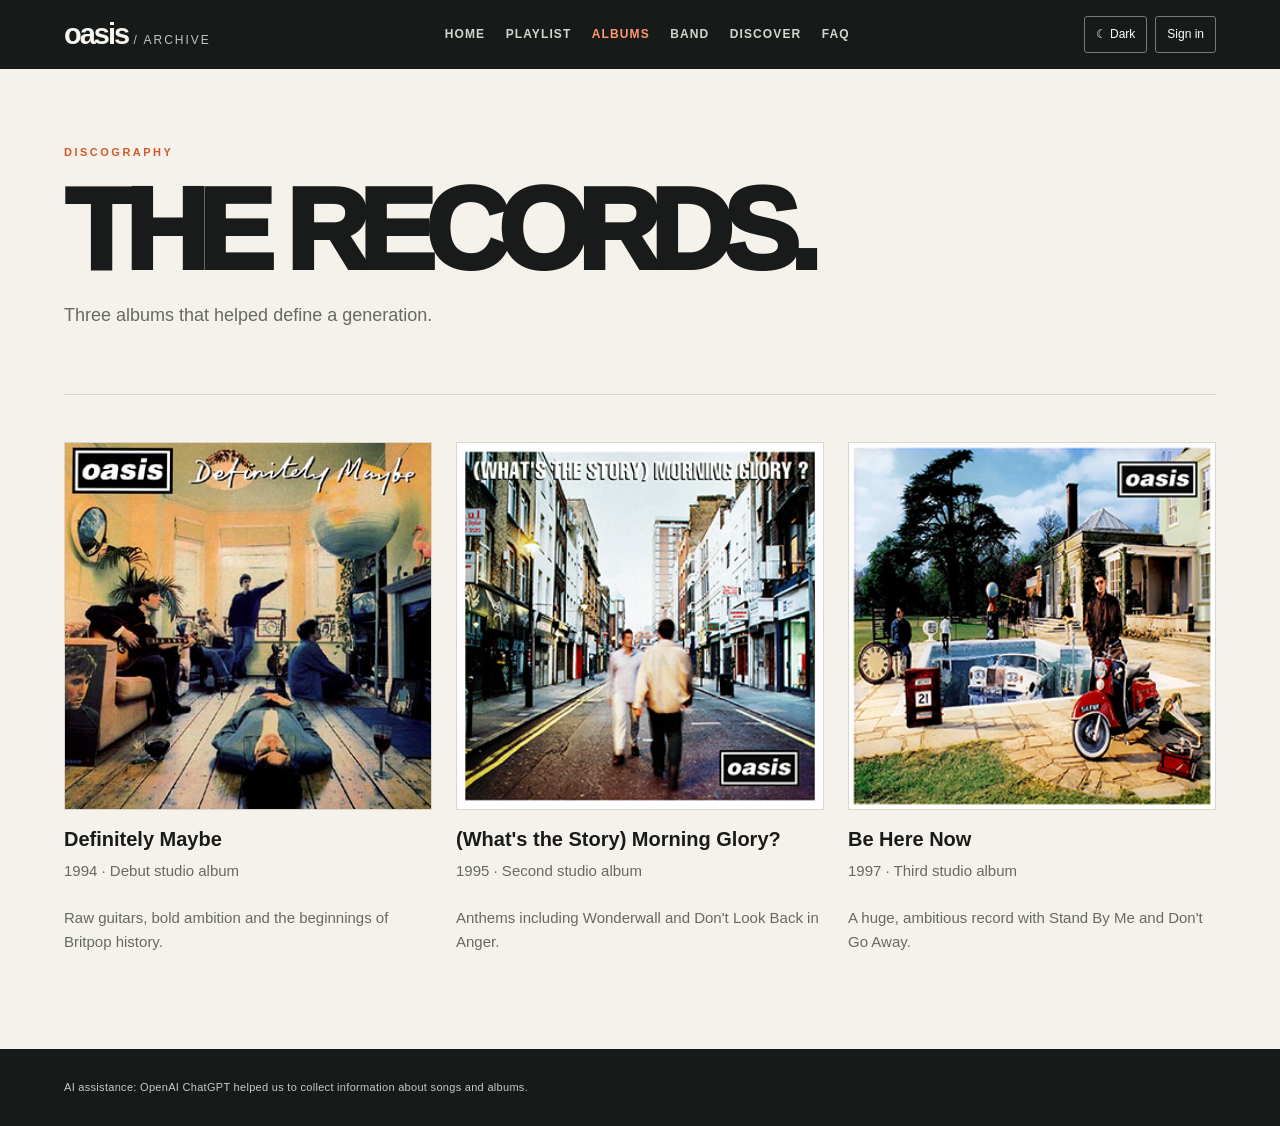
==== albums.html @ 0cdd808b "Add files via upload uploading important files" ====
<!doctype html>
<html lang="en">
  <head>
    <meta charset="UTF-8">
    <meta name="viewport" content="width=device-width,initial-scale=1">
    <meta name="description" content="Oasis music fan archive and interactive playlist">
    <title>Albums | Oasis Archive</title>
    <link rel="stylesheet" href="vendor/bootstrap-5.3.3.min.css">
    <link rel="stylesheet" href="style.css">
  </head>
  <body data-page="albums">
    <header class="site-header">
      <a class="brand" href="index.html">oasis<p> / archive</p></a>
      <nav aria-label="Main navigation">
        <a href="index.html" class="nav-link">Home</a>
        <a href="songs.html" class="nav-link">Playlist</a>
        <a href="albums.html" class="nav-link">Albums</a>
        <a href="artists.html" class="nav-link">Band</a>
        <a href="discover.html" class="nav-link">Discover</a>
        <a href="faq.html" class="nav-link">FAQ</a>
      </nav>
      <div class="header-actions">
        <button type="button" class="utility" id="theme-toggle">☾ Theme</button>
        <button type="button" class="utility" id="auth-toggle">Sign in</button>
      </div>
    </header>
    <main class="site-main">
      <div class="page-heading">
        <p class="eyebrow">DISCOGRAPHY</p>
        <h1>THE RECORDS.</h1>
        <p>Three albums that helped define a generation.</p>
      </div>
      <div class="album-grid large">
        <article class="album-card">
          <button class="album-open" data-image="images/definitely-maybe.jpg" data-title="Definitely Maybe">
            <img src="images/definitely-maybe.jpg" alt="Definitely Maybe album cover">
          </button>
          <strong>Definitely Maybe</strong>
          <p>1994 · Debut studio album</p>
          <p>Raw guitars, bold ambition and the beginnings of Britpop history.</p>
        </article>
        <article class="album-card">
          <button class="album-open" data-image="images/morning-glory.jpg" data-title="(What's the Story) Morning Glory?">
            <img src="images/morning-glory.jpg" alt="Morning Glory album cover">
          </button>
          <strong>(What's the Story) Morning Glory?</strong>
          <p>1995 · Second studio album</p>
          <p>Anthems including Wonderwall and Don't Look Back in Anger.</p>
        </article>
        <article class="album-card">
          <button class="album-open" data-image="images/be-here-now.jpg" data-title="Be Here Now">
            <img src="images/be-here-now.jpg" alt="Be Here Now album cover">
          </button>
          <strong>Be Here Now</strong>
          <p>1997 · Third studio album</p>
          <p>A huge, ambitious record with Stand By Me and Don't Go Away.</p>
        </article>
      </div>
      <dialog id="album-dialog" class="album-dialog">
        <button type="button" id="album-close" class="close-dialog">×</button>
        <img id="album-large" alt="Expanded album artwork">
        <p id="album-caption"></p>
      </dialog>
    </main>
    <footer class="site-footer">
      <p>AI assistance: OpenAI ChatGPT helped us to collect information about songs and albums.</p>
    </footer>
    <dialog id="auth-dialog" class="auth-dialog">
      <form id="auth-form" novalidate>
        <button type="button" class="close-dialog" id="auth-close" aria-label="Close">×</button>
        <h2>Fan sign in</h2>
        <p>Local demo sign-in. No password is collected or sent to a server.</p>
        <label for="auth-name">Your name</label>
        <input id="auth-name" type="text" minlength="2" maxlength="40" required placeholder="Your name">
        <label for="auth-email">Email</label>
        <input id="auth-email" type="email" required placeholder="you@example.com">
        <p id="auth-error" role="alert"></p>
        <button class="primary-button" type="submit">Sign in</button>
      </form>
    </dialog>
    <script src="vendor/jquery-3.7.1.min.js"></script>
    <script src="js/shared.js"></script>
  </body>
</html>
---- style.css ----
* {
  margin:0;
  padding:0;
  box-sizing:border-box
}
body {
  font-family:Arial,sans-serif;
  background:#f2f2f2;
  color:#222;
  line-height:1.6
}
.header {
  background:#2f2f2f;
  color:white;
  padding:20px;
  text-align:center
}
.header h1 {
  margin-bottom:10px
}
nav {
  display:flex;
  justify-content:center;
  gap:15px;
  flex-wrap:wrap
}
nav a {
  color:white;
  text-decoration:none
}
.main {
  width:90%;
  margin:20px auto
}
.hero {
  display:flex;
  justify-content:space-between;
  align-items:center;
  background:#ffffff;
  border:1px solid #ccc;
  padding:20px;
  margin-bottom:20px
}
.hero-text,.hero-box {
  width:48%
}
.small {
  color:#cc6600;
  font-weight:bold
}
.hero h2 {
  font-size:36px;
  margin:10px 0
}
.hero-box {
  background:#f0f0f0;
  border:1px solid #ccc;
  padding:20px
}
.section {
  background:white;
  border:1px solid #ccc;
  padding:20px;
  margin-bottom:20px
}
.section h3 {
  margin-bottom:15px
}
table {
  width:100%;
  border-collapse:collapse
}
th,td {
  border:1px solid #ccc;
  padding:10px;
  text-align:left
}
.albums,.artists {
  display:flex;
  gap:15px;
  flex-wrap:wrap
}
.album-box,.artist-box {
  flex:1;
  min-width:180px;
  background:#fafafa;
  border:1px solid #ccc;
  padding:10px
}
.footer {
  background:#2f2f2f;
  color:white;
  text-align:center;
  padding:15px
}
@media (max-width:768px) {
  .hero {
    flex-direction:column
  }
  .hero-text,.hero-box {
    width:100%
  }
}
@media (max-width:480px) {
  nav {
    flex-direction:column
  }
  .header h1 {
    font-size:28px
  }
  .hero h2 {
    font-size:28px
  }
  .main {
    width:95%
  }
}
.btn-oasis {
  background:#a64f00;
  color:white;
  border-color:#a64f00
}
.btn-oasis:hover,.btn-oasis:focus {
  background:#803d00;
  color:white
}
.small-note {
  color:#555;
  font-size:0.9rem
}
.artist-box {
  overflow-wrap:anywhere
}
.table th,.table td {
  min-width:65px
}
.song-actions {
  display:flex;
  flex-wrap:wrap;
  gap:6px
}
.gallery-item {
  display:block;
  width:100%;
  padding:0;
  border:0;
  background:transparent;
  margin-bottom:12px
}
.gallery-item img {
  width:100%;
  aspect-ratio:1;
  object-fit:contain;
  background:#eee
}
.strength-indicator {
  padding:6px 10px;
  background:#eee;
  border-left:5px solid #777;
  font-size:0.9rem
}
.strength-weak {
  background:#f8d7da;
  border-color:#b02a37;
  color:#842029
}
.strength-medium {
  background:#fff3cd;
  border-color:#997404;
  color:#664d03
}
.strength-strong {
  background:#d1e7dd;
  border-color:#146c43;
  color:#0f5132
}
#lightbox {
  display:none;
  position:fixed;
  inset:0;
  z-index:1050;
  background:rgba(0,0,0,0.85);
  padding:20px;
  overflow-y:auto
}
.lightbox-panel {
  width:min(100%,800px);
  margin:0 auto;
  text-align:center;
  color:white
}
#lightbox-close {
  display:block;
  margin:0 0 12px auto
}
#lightbox-image {
  display:block;
  max-width:100%;
  max-height:65vh;
  object-fit:contain;
  margin:0 auto 12px
}
body.gallery-open {
  overflow:hidden
}
#delete-dialog {
  margin:auto;
  width:min(90%,440px);
  padding:24px;
  border:1px solid #ccc
}
#delete-dialog::backdrop {
  background:rgba(0,0,0,0.6)
}
:focus-visible {
  outline:3px solid #1d70b8;
  outline-offset:3px
}
@media (max-width:480px) {
  .section {
    padding:15px
  }
  .artist-box {
    min-width:0;
    flex-basis:100%
  }
  #lightbox {
    padding:12px
  }
}
:root {
  --bg:#f5f2eb;
  --surface:#fffdf7;
  --ink:#181b19;
  --muted:#666a64;
  --line:#d8d7ce;
  --accent:#cf5a2d;
  --nav:#161a18;
  --panel:#ebe8df;
  color-scheme:light
}
html[data-theme="dark"] {
  --bg:#131615;
  --surface:#1e2320;
  --ink:#f2f0e9;
  --muted:#b6b7af;
  --line:#3b433c;
  --accent:#ff8856;
  --nav:#0d100e;
  --panel:#252b27;
  color-scheme:dark
}
* {
  box-sizing:border-box
}
html {
  scroll-behavior:smooth
}
body {
  margin:0;
  background:var(--bg);
  color:var(--ink);
  font-family:Arial,Helvetica,sans-serif;
  line-height:1.55
}
a {
  color:inherit
}
button,input,select {
  font:inherit
}
button {
  cursor:pointer
}
.site-header {
  position:sticky;
  top:0;
  z-index:30;
  display:flex;
  align-items:center;
  justify-content:space-between;
  gap:16px;
  padding:16px clamp(20px,5vw,90px);
  background:var(--nav);
  color:#f7f5ef;
  flex-wrap:wrap
}
.brand {
  text-decoration:none;
  font-weight:900;
  font-size:29px;
  letter-spacing:-2px;
  line-height:1
}
.brand p,.brand span {
  display:inline;
  margin:0;
  font-weight:400;
  font-size:12px;
  letter-spacing:2px;
  text-transform:uppercase;
  color:#c4c4bc
}
.site-header nav {
  display:flex;
  gap:clamp(8px,1.6vw,24px);
  flex-wrap:wrap
}
.site-header nav a {
  font-size:12px;
  font-weight:800;
  text-transform:uppercase;
  letter-spacing:1.1px;
  text-decoration:none;
  color:#d4d4cc
}
.site-header nav a:hover,.site-header nav a.active {
  color:#ff986e
}
.header-actions {
  display:flex;
  gap:8px
}
.utility {
  border:1px solid #777c73;
  background:transparent;
  color:#fff;
  border-radius:3px;
  padding:8px 11px;
  font-size:12px
}
.utility:hover {
  background:#383e39
}
.site-main {
  max-width:1400px;
  margin:auto;
  min-height:75vh;
  padding:0 clamp(20px,5vw,80px) 80px
}
.home-hero {
  display:grid;
  grid-template-columns:1.15fr .85fr;
  min-height:530px;
  align-items:stretch;
  border-bottom:1px solid var(--line)
}
.hero-copy {
  display:flex;
  flex-direction:column;
  justify-content:center;
  padding:55px 5vw 55px 0
}
.eyebrow {
  margin:0;
  font-size:11px;
  letter-spacing:2.5px;
  font-weight:900;
  color:var(--accent);
  text-transform:uppercase
}
.home-hero h1,.page-heading h1 {
  font-size:clamp(56px,9vw,130px);
  letter-spacing:-.09em;
  line-height:.9;
  margin:20px 0 25px;
  font-weight:950
}
.home-hero h1 {
  font-size:clamp(48px,8vw,110px)
}
.home-hero h1 em {
  font-style:normal;
  color:var(--accent)
}
.home-hero p {
  max-width:450px;
  font-size:19px;
  color:var(--muted)
}
.hero-lyrics {
  display:grid;
  gap:6px;
  max-width:450px;
  margin:0 0 20px;
  padding:4px 0;
  color:var(--muted);
  font-family:Georgia,"Times New Roman",serif;
  font-size:clamp(15px,1.5vw,18px);
  font-style:italic;
  text-align:center;
  line-height:1.45
}
.home-hero .hero-lyrics p {
  max-width:none;
  margin:0;
  font-size:inherit;
  color:inherit
}
.home-hero img {
  width:100%;
  max-width:420px;
  height:auto;
  aspect-ratio:1;
  min-height:0;
  object-fit:contain;
  justify-self:center;
  align-self:center;
  filter:saturate(.85)
}
.hero-buttons {
  display:flex;
  flex-wrap:wrap;
  gap:12px;
  margin-top:26px
}
.primary-button,.outline-button {
  display:inline-block;
  border:1px solid var(--ink);
  border-radius:3px;
  text-decoration:none;
  font-weight:800;
  font-size:13px;
  padding:14px 20px;
  background:var(--ink);
  color:var(--bg)
}
.outline-button {
  background:transparent;
  color:var(--ink)
}
.primary-button:hover {
  background:var(--accent);
  border-color:var(--accent);
  color:white
}
.intro-section {
  padding:75px 0
}
.intro-section h2,.feature-banner h2 {
  font-size:clamp(30px,4vw,52px);
  letter-spacing:-2px;
  margin:10px 0 32px
}
.album-grid {
  display:grid;
  grid-template-columns:repeat(3,minmax(0,1fr));
  gap:24px
}
.album-card {
  display:flex;
  flex-direction:column;
  text-decoration:none;
  gap:8px;
  min-width:0
}
.album-card img {
  width:100%;
  aspect-ratio:1;
  object-fit:cover;
  border:1px solid var(--line);
  transition:transform .2s
}
.album-card:hover img {
  transform:translateY(-4px)
}
.album-card strong {
  font-size:20px;
  line-height:1.2;
  margin-top:9px
}
.album-card span,.album-card p {
  color:var(--muted);
  font-size:13px
}
.album-card p {
  font-size:15px
}
.feature-banner {
  background:var(--panel);
  padding:45px;
  margin-top:15px
}
.feature-banner p {
  color:var(--muted)
}
.page-heading {
  padding:75px 0 48px;
  border-bottom:1px solid var(--line);
  margin-bottom:32px
}
.page-heading h1 {
  margin:18px 0 20px
}
.page-heading p {
  font-size:18px;
  color:var(--muted)
}
.page-heading .eyebrow {
  font-size:11px;
  color:var(--accent)
}
.large {
  padding-top:15px
}
.album-open {
  padding:0;
  border:0;
  background:none
}
.album-dialog,.auth-dialog {
  border:1px solid var(--line);
  border-radius:8px;
  background:var(--surface);
  color:var(--ink);
  padding:25px;
  max-width:min(92vw,640px)
}
dialog::backdrop {
  background:rgba(0,0,0,.78)
}
.album-dialog img {
  max-height:70vh;
  max-width:100%;
  display:block
}
.close-dialog {
  float:right;
  border:0;
  background:transparent;
  color:var(--ink);
  font-size:28px
}
.people-grid {
  display:grid;
  grid-template-columns:repeat(2,1fr);
  gap:18px
}
.people-grid article {
  padding:38px;
  background:var(--surface);
  border:1px solid var(--line);
  min-height:230px
}
.people-grid h2 {
  font-size:clamp(26px,3vw,44px);
  letter-spacing:-1.5px;
  margin:12px 0
}
.people-grid p {
  max-width:440px;
  color:var(--muted)
}
.people-grid .person-number {
  margin:0;
  color:var(--accent)
}
.person-number {
  font-size:11px;
  font-weight:800;
  letter-spacing:2px;
  color:var(--accent)
}
.release-panel {
  background:var(--surface);
  border:1px solid var(--line);
  padding:28px
}
.release-search-form label {
  display:block;
  font-weight:800;
  margin-bottom:10px
}
.search-row {
  display:flex;
  gap:10px
}
.search-row input {
  flex:1;
  min-width:0;
  padding:13px;
  border:1px solid var(--line);
  background:var(--bg);
  color:var(--ink)
}
.note {
  color:var(--muted);
  font-size:13px;
  margin-top:16px
}
.result-grid {
  display:grid;
  grid-template-columns:repeat(3,1fr);
  gap:12px;
  margin-top:25px
}
.result-card {
  padding:20px;
  border:1px solid var(--line);
  background:var(--bg)
}
.result-card strong {
  display:block;
  margin-bottom:8px
}
.result-card small {
  color:var(--muted)
}
.faq-list {
  max-width:950px
}
.faq-item {
  border-bottom:1px solid var(--line)
}
.faq-question {
  display:flex;
  align-items:center;
  justify-content:space-between;
  gap:20px;
  padding:24px 0;
  width:100%;
  background:transparent;
  color:var(--ink);
  border:0;
  text-align:left;
  font-weight:800;
  font-size:19px
}
.faq-indicator {
  margin:0;
  font-size:25px;
  color:var(--accent)
}
.faq-answer {
  display:none;
  padding:0 35px 22px 0;
  color:var(--muted)
}
.auth-dialog {
  width:420px
}
.auth-dialog form {
  display:flex;
  flex-direction:column;
  gap:10px
}
.auth-dialog input {
  width:100%;
  padding:12px;
  border:1px solid var(--line);
  background:var(--bg);
  color:var(--ink)
}
#auth-error {
  color:#d53c38;
  font-size:13px
}
.site-footer {
  display:flex;
  justify-content:space-between;
  gap:25px;
  flex-wrap:wrap;
  background:var(--nav);
  color:#c8ccc5;
  padding:30px clamp(20px,5vw,90px);
  font-size:11px;
  letter-spacing:.3px
}
.site-footer p,.site-footer span {
  margin:0;
  max-width:550px
}
.legacy-section {
  background:var(--surface);
  color:var(--ink);
  border-color:var(--line);
  padding:28px
}
.legacy-section .table,.legacy-section .table td,.legacy-section .table th {
  color:var(--ink);
  background:var(--surface);
  border-color:var(--line)
}
.legacy-section .form-control,.legacy-section .form-select {
  background:var(--bg);
  color:var(--ink);
  border-color:var(--line)
}
.legacy-section .btn-oasis {
  background:var(--accent);
  border-color:var(--accent)
}
.legacy-section .small-note,.legacy-section .text-secondary {
  color:var(--muted)!important
}
#delete-dialog {
  background:var(--surface);
  color:var(--ink)
}
@media(max-width:900px) {
  .site-header {
    justify-content:center
  }
  .home-hero {
    grid-template-columns:1fr
  }
  .home-hero img {
    width:min(100%,340px);
    height:auto;
    min-height:0
  }
  .album-grid,.result-grid {
    grid-template-columns:repeat(2,1fr)
  }
}
@media(max-width:560px) {
  .site-header nav {
    justify-content:center
  }
  .site-header nav a {
    font-size:10px
  }
  .home-hero h1,.page-heading h1 {
    font-size:56px
  }
  .home-hero h1 {
    font-size:48px
  }
  .hero-copy {
    padding:55px 0
  }
  .album-grid,.result-grid,.people-grid {
    grid-template-columns:1fr
  }
  .search-row {
    flex-direction:column
  }
  .feature-banner {
    padding:25px
  }
  .site-main {
    padding-bottom:45px
  }
}
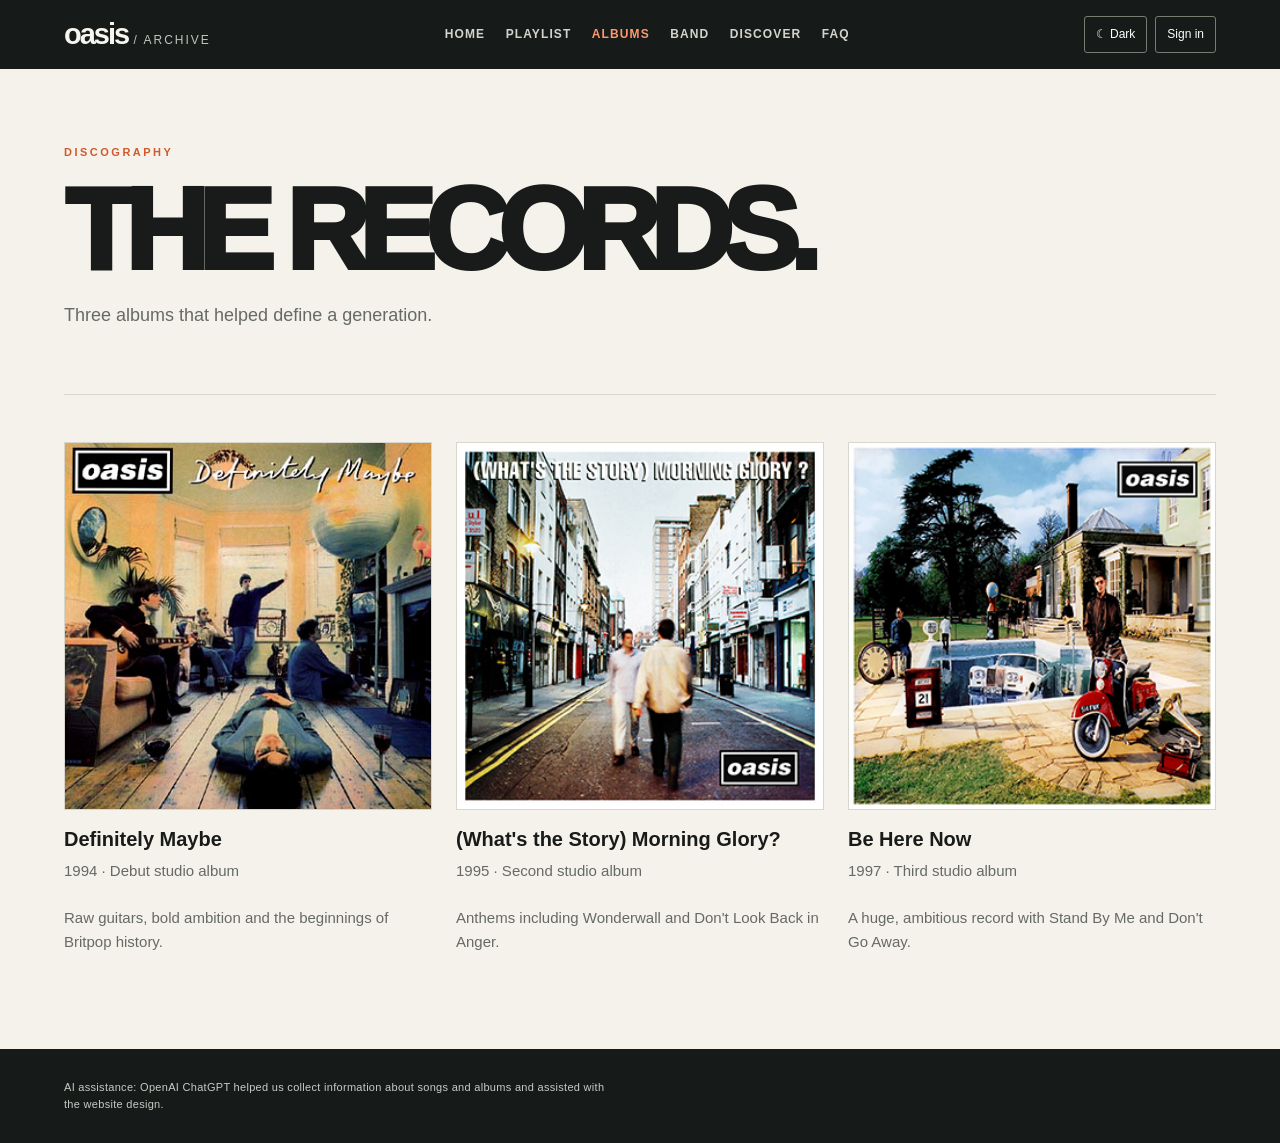
==== commit 23387f0c: "Add files via upload" ====
--- a/albums.html
+++ b/albums.html
@@ -63,7 +63,7 @@
       </dialog>
     </main>
     <footer class="site-footer">
-      <p>AI assistance: OpenAI ChatGPT helped us to collect information about songs and albums.</p>
+      <p>AI assistance: OpenAI ChatGPT helped us collect information about songs and albums and assisted with the website design.</p>
     </footer>
     <dialog id="auth-dialog" class="auth-dialog">
       <form id="auth-form" novalidate>
